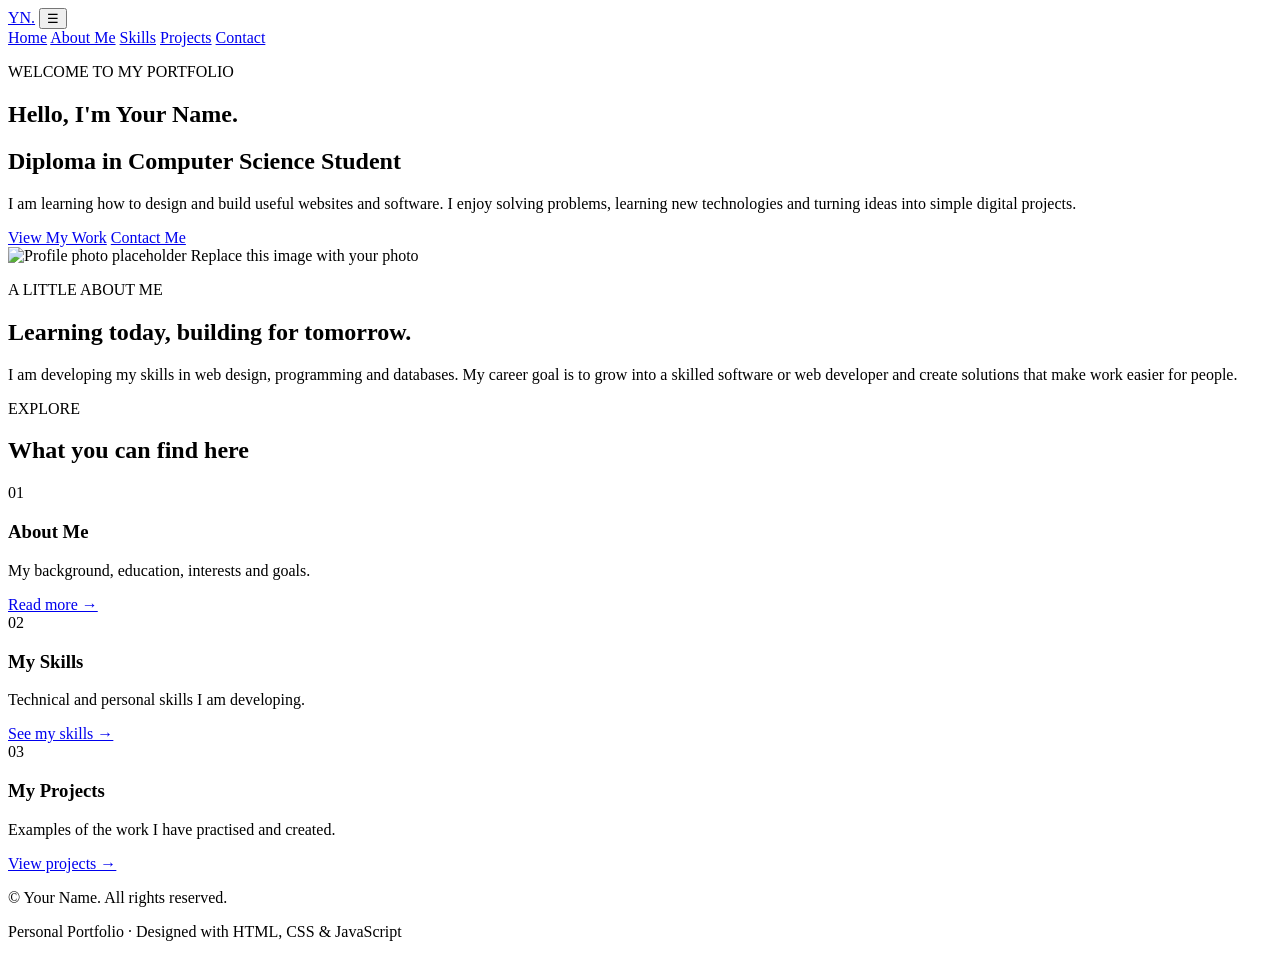
==== index.html @ 86c127ce "Add portfolio home page" ====
<!DOCTYPE html>
<html lang="en">
<head>
  <meta charset="UTF-8">
  <meta name="viewport" content="width=device-width, initial-scale=1.0">
  <meta name="description" content="Personal portfolio of a Diploma in Computer Science student.">
  <title>Home | Your Name – Portfolio</title>
  <link rel="stylesheet" href="style.css">
  <script src="script.js" defer></script>
</head>
<body>
  <header class="site-header">
    <div class="container header-inner">
      <a class="brand" href="index.html" aria-label="Your Name home">YN<span>.</span></a>
      <button class="menu-toggle" type="button" aria-label="Open navigation" aria-expanded="false">☰</button>
      <nav class="navigation" aria-label="Main navigation">
        <a class="active" href="index.html" aria-current="page">Home</a>
        <a href="about.html">About Me</a>
        <a href="skills.html">Skills</a>
        <a href="projects.html">Projects</a>
        <a href="contact.html">Contact</a>
      </nav>
    </div>
  </header>

  <main>
    <section class="hero container">
      <div class="hero-copy">
        <p class="eyebrow">WELCOME TO MY PORTFOLIO</p>
        <h1>Hello, I'm <span class="accent">Your Name</span>.</h1>
        <h2>Diploma in Computer Science Student</h2>
        <p class="hero-text">I am learning how to design and build useful websites and software. I enjoy solving problems, learning new technologies and turning ideas into simple digital projects.</p>
        <div class="hero-actions">
          <a class="button button-primary" href="projects.html">View My Work</a>
          <a class="button button-outline" href="contact.html">Contact Me</a>
        </div>
      </div>
      <div class="profile-wrap">
        <img class="profile-image" src="images/profile.svg" alt="Profile photo placeholder">
        <span class="profile-note">Replace this image with your photo</span>
      </div>
    </section>

    <section class="quick-intro">
      <div class="container intro-grid">
        <div>
          <p class="eyebrow">A LITTLE ABOUT ME</p>
          <h2>Learning today, building for tomorrow.</h2>
        </div>
        <p>I am developing my skills in web design, programming and databases. My career goal is to grow into a skilled software or web developer and create solutions that make work easier for people.</p>
      </div>
    </section>

    <section class="container highlight-section">
      <div class="section-heading">
        <p class="eyebrow">EXPLORE</p>
        <h2>What you can find here</h2>
      </div>
      <div class="feature-grid">
        <article class="feature-card"><span class="feature-icon">01</span><h3>About Me</h3><p>My background, education, interests and goals.</p><a href="about.html">Read more →</a></article>
        <article class="feature-card"><span class="feature-icon">02</span><h3>My Skills</h3><p>Technical and personal skills I am developing.</p><a href="skills.html">See my skills →</a></article>
        <article class="feature-card"><span class="feature-icon">03</span><h3>My Projects</h3><p>Examples of the work I have practised and created.</p><a href="projects.html">View projects →</a></article>
      </div>
    </section>
  </main>

  <footer class="site-footer">
    <div class="container footer-inner"><p>© <span class="year"></span> Your Name. All rights reserved.</p><p>Personal Portfolio · Designed with HTML, CSS &amp; JavaScript</p></div>
  </footer>
</body>
</html>
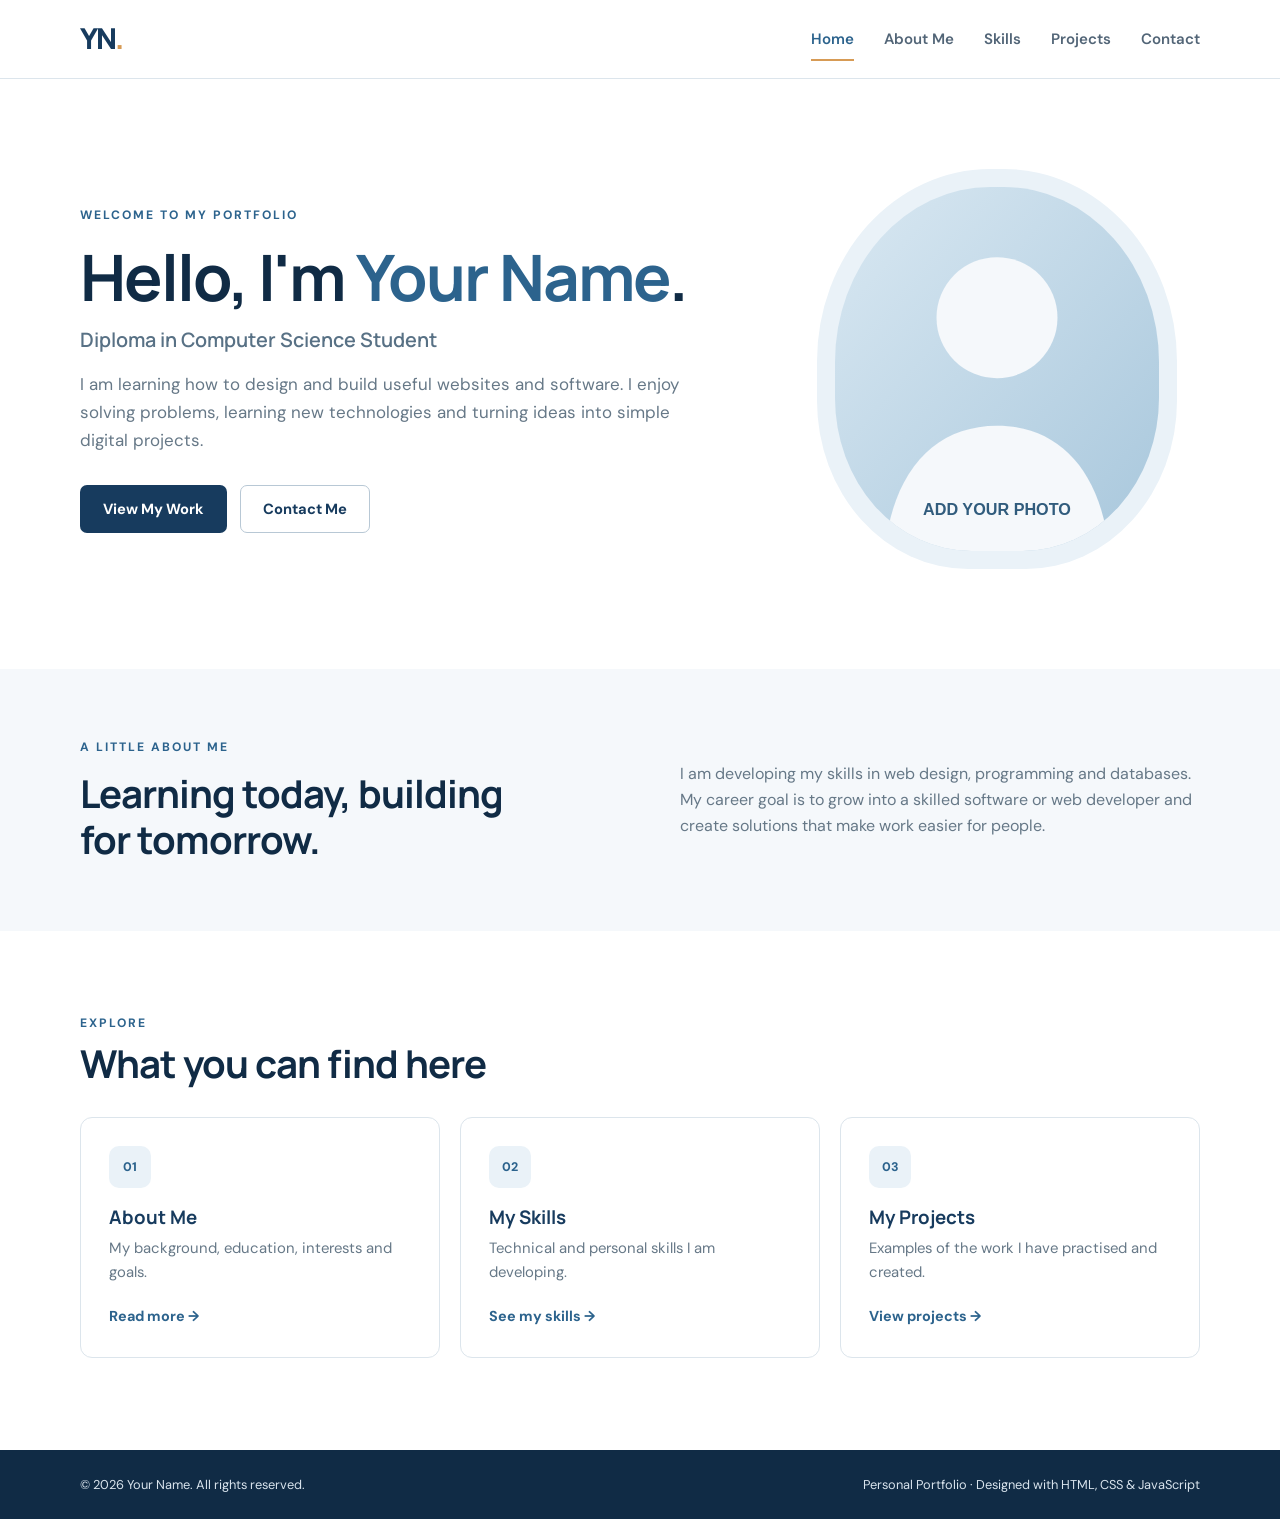
==== commit 1fe83b8e: "Polish portfolio home page image placeholder" ====
--- a/index.html
+++ b/index.html
@@ -37,7 +37,6 @@
       </div>
       <div class="profile-wrap">
         <img class="profile-image" src="images/profile.svg" alt="Profile photo placeholder">
-        <span class="profile-note">Replace this image with your photo</span>
       </div>
     </section>
 
--- a/style.css
+++ b/style.css
@@ -0,0 +1,145 @@
+@import url('https://fonts.googleapis.com/css2?family=DM+Sans:wght@400;500;600;700&family=Manrope:wght@400;500;600;700;800&display=swap');
+
+:root {
+  --navy: #173b5e;
+  --navy-dark: #102b45;
+  --blue: #2c638d;
+  --blue-soft: #eaf2f8;
+  --ink: #172b3b;
+  --muted: #667887;
+  --paper: #ffffff;
+  --surface: #f5f8fb;
+  --line: #dce5ec;
+  --accent: #d79b55;
+  --shadow: 0 16px 40px rgba(23, 59, 94, .09);
+}
+
+* { box-sizing: border-box; }
+html { scroll-behavior: smooth; }
+body { margin: 0; background: var(--paper); color: var(--ink); font-family: 'DM Sans', Arial, sans-serif; line-height: 1.65; }
+a { color: inherit; text-decoration: none; }
+.container { width: min(1120px, calc(100% - 48px)); margin: 0 auto; }
+.site-header { position: sticky; top: 0; z-index: 10; background: rgba(255,255,255,.96); border-bottom: 1px solid var(--line); backdrop-filter: blur(12px); }
+.header-inner { min-height: 78px; display: flex; align-items: center; justify-content: space-between; gap: 28px; }
+.brand { color: var(--navy); font-family: 'Manrope', sans-serif; font-size: 1.8rem; font-weight: 800; letter-spacing: -2px; }
+.brand span, .about-mark span { color: var(--accent); }
+.navigation { display: flex; align-items: center; gap: 30px; }
+.navigation a { color: #526577; font-size: .94rem; font-weight: 600; transition: color .2s; }
+.navigation a:hover, .navigation a.active { color: var(--blue); }
+.navigation a.active { position: relative; }
+.navigation a.active::after { position: absolute; content: ''; left: 0; right: 0; bottom: -10px; height: 2px; background: var(--accent); }
+.menu-toggle { display: none; border: 0; background: transparent; color: var(--navy); font-size: 1.7rem; cursor: pointer; }
+.hero { min-height: 590px; display: grid; grid-template-columns: 1.35fr .85fr; align-items: center; gap: 70px; padding-top: 55px; padding-bottom: 65px; }
+.eyebrow { margin: 0 0 14px; color: var(--blue); font-size: .76rem; font-weight: 700; letter-spacing: 2px; }
+h1, h2, h3 { font-family: 'Manrope', sans-serif; line-height: 1.2; }
+.hero h1 { margin: 0 0 12px; color: var(--navy-dark); font-size: clamp(2.5rem, 5vw, 4rem); letter-spacing: -2px; }
+.accent { color: var(--blue); }
+.hero h2 { margin: 0 0 20px; color: #587185; font-size: 1.24rem; font-weight: 600; }
+.hero-text { max-width: 600px; color: var(--muted); font-size: 1.06rem; }
+.hero-actions { display: flex; flex-wrap: wrap; gap: 13px; margin-top: 30px; }
+.button { display: inline-flex; align-items: center; justify-content: center; min-height: 48px; padding: 0 22px; border: 1px solid transparent; border-radius: 7px; font: inherit; font-size: .92rem; font-weight: 700; cursor: pointer; transition: transform .2s, background .2s; }
+.button:hover { transform: translateY(-2px); }
+.button-primary { background: var(--navy); color: white; }
+.button-primary:hover { background: var(--blue); }
+.button-outline { border-color: #b8c8d5; color: var(--navy); }
+.button-outline:hover { background: var(--blue-soft); }
+.profile-wrap { position: relative; width: min(100%, 360px); justify-self: center; padding: 18px; border-radius: 48% 48% 42% 42%; background: var(--blue-soft); }
+.profile-image { display: block; width: 100%; aspect-ratio: 4 / 4.5; object-fit: cover; border-radius: 48% 48% 42% 42%; }
+.profile-note { position: absolute; right: -22px; bottom: 26px; max-width: 165px; padding: 10px 13px; border-radius: 7px; background: white; box-shadow: var(--shadow); color: var(--muted); font-size: .75rem; text-align: center; }
+.quick-intro { padding: 68px 0; background: var(--surface); }
+.intro-grid { display: grid; grid-template-columns: 1fr 1fr; align-items: center; gap: 80px; }
+.intro-grid h2, .section-heading h2 { max-width: 470px; margin: 0; color: var(--navy-dark); font-size: clamp(1.8rem, 3vw, 2.5rem); letter-spacing: -1px; }
+.intro-grid > p { margin: 0; color: var(--muted); }
+.highlight-section { padding-top: 82px; padding-bottom: 92px; }
+.section-heading { margin-bottom: 30px; }
+.section-heading .eyebrow { margin-bottom: 8px; }
+.feature-grid { display: grid; grid-template-columns: repeat(3, 1fr); gap: 20px; }
+.feature-card { padding: 28px; border: 1px solid var(--line); border-radius: 12px; background: white; transition: transform .2s, box-shadow .2s; }
+.feature-card:hover, .project-card:hover { transform: translateY(-4px); box-shadow: var(--shadow); }
+.feature-icon { display: inline-grid; width: 42px; height: 42px; place-items: center; border-radius: 10px; background: var(--blue-soft); color: var(--blue); font-size: .78rem; font-weight: 800; }
+.feature-card h3 { margin: 18px 0 7px; color: var(--navy); }
+.feature-card p { min-height: 52px; margin: 0 0 15px; color: var(--muted); font-size: .93rem; }
+.feature-card a { color: var(--blue); font-size: .9rem; font-weight: 700; }
+.site-footer { padding: 24px 0; background: var(--navy-dark); color: #d9e4ed; }
+.footer-inner { display: flex; flex-wrap: wrap; align-items: center; justify-content: space-between; gap: 12px; }
+.footer-inner p { margin: 0; font-size: .8rem; }
+.page-main { min-height: calc(100vh - 160px); padding-top: 65px; padding-bottom: 90px; }
+.page-heading { margin-bottom: 46px; }
+.page-heading h1 { margin: 0 0 12px; color: var(--navy-dark); font-size: clamp(2.5rem, 5vw, 3.7rem); letter-spacing: -2px; }
+.page-heading > p:last-child { max-width: 650px; margin: 0; color: var(--muted); }
+.about-layout { display: grid; grid-template-columns: .7fr 1.3fr; gap: 65px; align-items: start; }
+.about-mark { display: grid; width: min(100%, 290px); aspect-ratio: 1; place-items: center; border-radius: 28px; background: linear-gradient(145deg, var(--navy), #39769f); color: white; font-family: 'Manrope', sans-serif; font-size: 5rem; font-weight: 800; letter-spacing: -7px; box-shadow: var(--shadow); }
+.about-copy h2 { margin: 0 0 8px; color: var(--navy); font-size: 1.22rem; }
+.about-copy p { margin: 0 0 27px; color: var(--muted); }
+.skills-layout { display: grid; grid-template-columns: 1fr 1fr; gap: 24px; }
+.skills-panel { padding: 30px; border: 1px solid var(--line); border-radius: 12px; background: white; }
+.skills-panel h2 { margin: 0 0 8px; color: var(--navy); font-size: 1.45rem; }
+.section-note { margin: 0 0 26px; color: var(--muted); font-size: .86rem; }
+.skill-item { margin: 22px 0; }
+.skill-label { display: flex; justify-content: space-between; gap: 12px; margin-bottom: 9px; font-size: .91rem; font-weight: 700; }
+.skill-label span:last-child { color: var(--muted); font-size: .8rem; font-weight: 500; }
+.skill-track { height: 8px; overflow: hidden; border-radius: 10px; background: #e9eff4; }
+.skill-track span { display: block; height: 100%; border-radius: inherit; background: linear-gradient(90deg, var(--blue), #6d9cba); }
+.soft-panel { background: var(--surface); }
+.soft-skill { display: flex; gap: 14px; margin-top: 23px; }
+.soft-skill > span { display: grid; flex: 0 0 28px; width: 28px; height: 28px; place-items: center; border-radius: 50%; background: #dcebe4; color: #39745a; font-weight: 800; }
+.soft-skill h3 { margin: 0 0 3px; color: var(--navy); font-size: .98rem; }
+.soft-skill p { margin: 0; color: var(--muted); font-size: .87rem; }
+.projects-grid { display: grid; grid-template-columns: repeat(3, 1fr); gap: 22px; }
+.project-card { overflow: hidden; border: 1px solid var(--line); border-radius: 12px; background: white; transition: transform .2s, box-shadow .2s; }
+.project-art { position: relative; display: flex; min-height: 175px; align-items: center; justify-content: center; overflow: hidden; color: white; }
+.project-art::before, .project-art::after { position: absolute; content: ''; width: 180px; height: 180px; border: 1px solid rgba(255,255,255,.2); border-radius: 50%; }
+.project-art::before { transform: translate(-75px, 55px); }
+.project-art::after { transform: translate(90px, -65px); }
+.project-art span { position: absolute; top: 17px; left: 19px; font-size: .78rem; opacity: .75; }
+.project-art strong { position: relative; z-index: 1; font-family: 'Manrope', sans-serif; font-size: 2.5rem; letter-spacing: 4px; }
+.art-one { background: linear-gradient(135deg, #214d70, #5489ac); }
+.art-two { background: linear-gradient(135deg, #304c55, #6b958a); }
+.art-three { background: linear-gradient(135deg, #6b4d3b, #bd956a); }
+.project-content { padding: 22px; }
+.project-type { margin: 0 0 8px; color: var(--blue); font-size: .7rem; font-weight: 800; letter-spacing: 1.5px; }
+.project-content h2 { margin: 0 0 10px; color: var(--navy); font-size: 1.2rem; }
+.project-content > p:not(.project-type) { min-height: 82px; margin: 0 0 18px; color: var(--muted); font-size: .9rem; }
+.tag-list { display: flex; flex-wrap: wrap; gap: 7px; }
+.tag-list span { padding: 5px 9px; border-radius: 5px; background: var(--blue-soft); color: var(--blue); font-size: .72rem; font-weight: 700; }
+.project-reminder { margin: 25px 0 0; padding: 15px 18px; border-left: 3px solid var(--accent); background: var(--surface); color: var(--muted); font-size: .88rem; }
+.contact-layout { display: grid; grid-template-columns: .8fr 1.2fr; gap: 65px; align-items: start; }
+.contact-info h2, .contact-form h2 { margin: 0 0 13px; color: var(--navy); font-size: 1.5rem; }
+.contact-info > p { margin: 0 0 30px; color: var(--muted); }
+.contact-detail { display: flex; align-items: center; gap: 14px; margin: 23px 0; }
+.detail-icon { display: grid; width: 43px; height: 43px; flex: 0 0 43px; place-items: center; border-radius: 10px; background: var(--blue-soft); color: var(--blue); font-size: 1.1rem; }
+.contact-detail small { display: block; color: var(--muted); font-size: .68rem; font-weight: 800; letter-spacing: 1.2px; }
+.contact-detail a, .contact-detail p { margin: 2px 0 0; color: var(--navy); font-size: .93rem; font-weight: 600; }
+.contact-form { padding: 30px; border: 1px solid var(--line); border-radius: 12px; box-shadow: var(--shadow); }
+.contact-form label { display: block; margin: 18px 0 7px; color: var(--navy); font-size: .87rem; font-weight: 700; }
+.contact-form input, .contact-form textarea { width: 100%; padding: 12px 13px; border: 1px solid #ccd8e1; border-radius: 6px; outline: none; background: #fbfdff; color: var(--ink); font: inherit; font-size: .9rem; }
+.contact-form input:focus, .contact-form textarea:focus { border-color: var(--blue); box-shadow: 0 0 0 3px rgba(44,99,141,.1); }
+.contact-form textarea { resize: vertical; }
+.contact-form button { margin-top: 20px; }
+.form-note { margin: 12px 0 0; color: var(--muted); font-size: .76rem; }
+
+@media (max-width: 800px) {
+  .container { width: min(100% - 36px, 680px); }
+  .header-inner { min-height: 70px; }
+  .menu-toggle { display: block; }
+  .navigation { position: absolute; top: 70px; left: 0; right: 0; display: none; flex-direction: column; align-items: stretch; gap: 0; padding: 8px 24px 18px; border-bottom: 1px solid var(--line); background: white; }
+  .navigation.open { display: flex; }
+  .navigation a { padding: 11px 0; }
+  .navigation a.active::after { display: none; }
+  .hero { min-height: auto; grid-template-columns: 1fr; gap: 42px; padding-top: 65px; padding-bottom: 70px; }
+  .profile-wrap { width: min(72%, 310px); }
+  .intro-grid, .about-layout, .skills-layout, .contact-layout { grid-template-columns: 1fr; gap: 30px; }
+  .about-mark { width: 190px; font-size: 3.5rem; }
+  .feature-grid, .projects-grid { grid-template-columns: 1fr 1fr; }
+  .page-main { padding-top: 50px; }
+}
+@media (max-width: 540px) {
+  .hero h1 { font-size: 2.55rem; }
+  .feature-grid, .projects-grid { grid-template-columns: 1fr; }
+  .feature-card p, .project-content > p:not(.project-type) { min-height: 0; }
+  .quick-intro { padding: 52px 0; }
+  .highlight-section { padding-top: 58px; padding-bottom: 65px; }
+  .page-heading { margin-bottom: 32px; }
+  .skills-panel, .contact-form { padding: 22px; }
+  .footer-inner { align-items: flex-start; flex-direction: column; }
+}
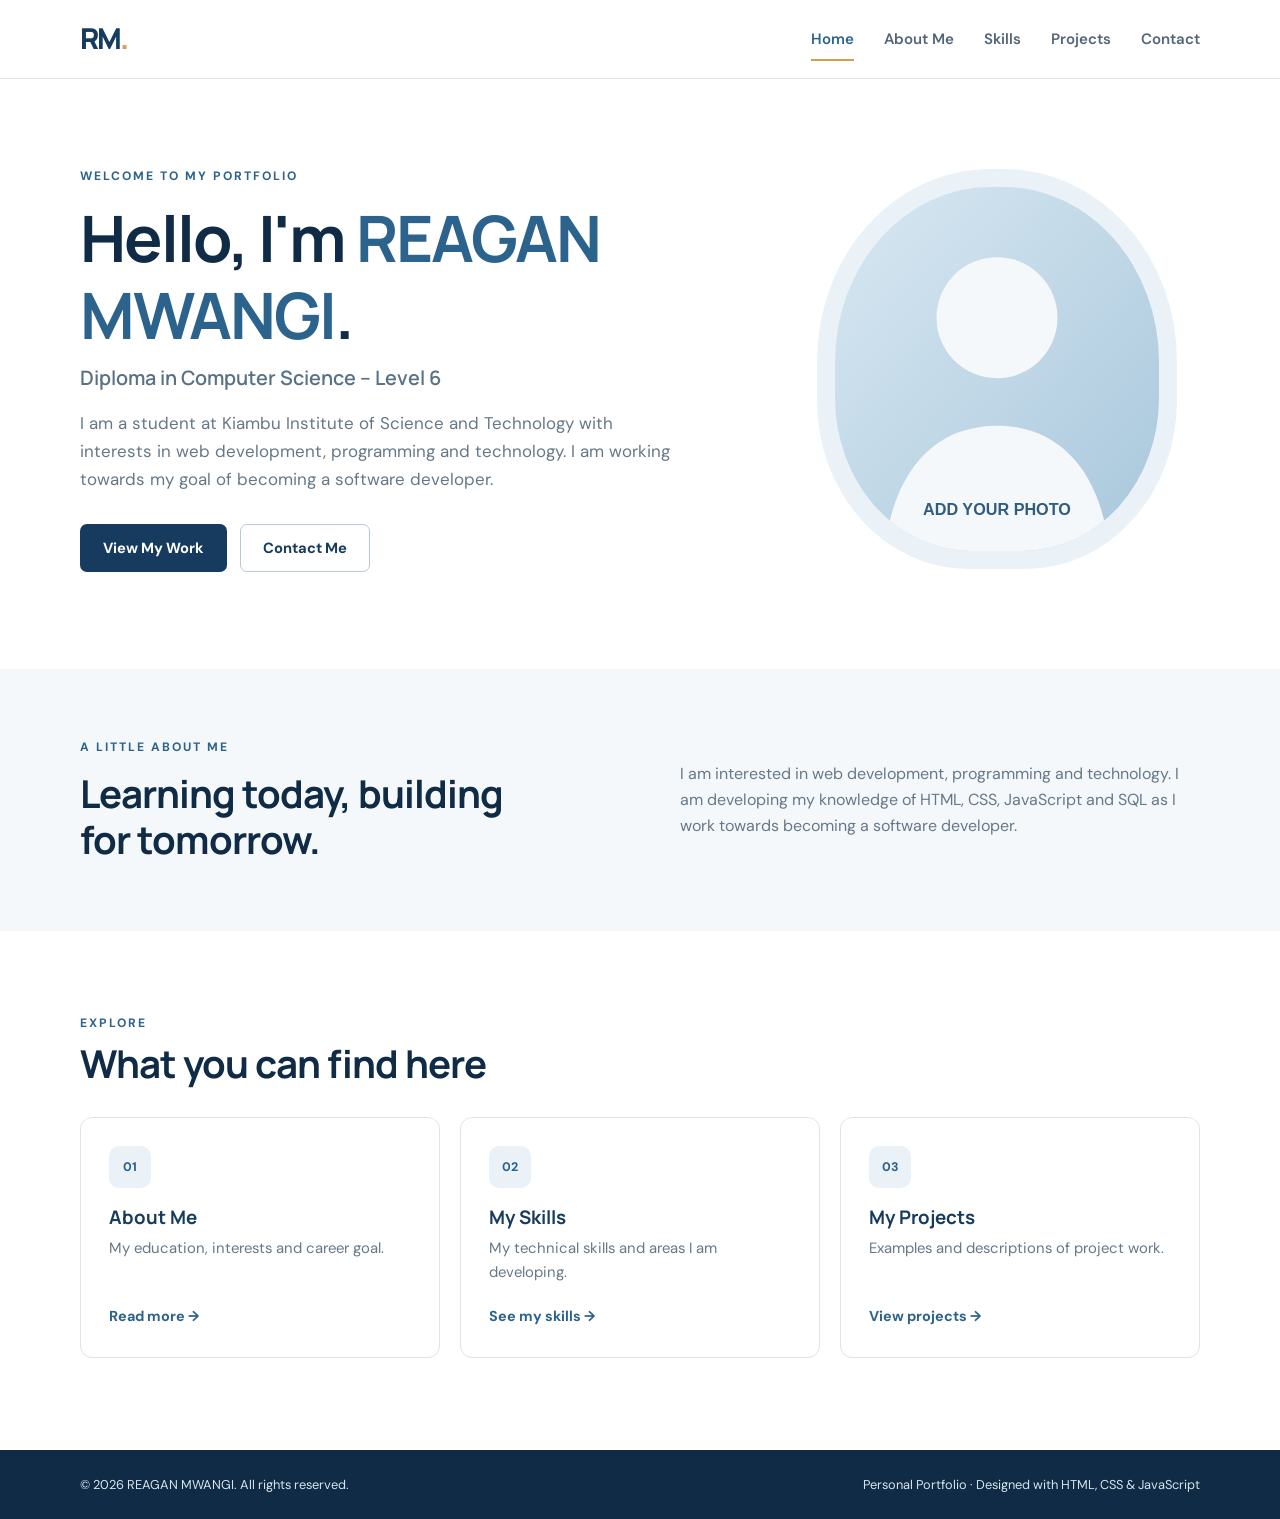
==== commit 07acdb1b: "Personalize portfolio with Reagan Mwangi details" ====
--- a/index.html
+++ b/index.html
@@ -3,15 +3,15 @@
 <head>
   <meta charset="UTF-8">
   <meta name="viewport" content="width=device-width, initial-scale=1.0">
-  <meta name="description" content="Personal portfolio of a Diploma in Computer Science student.">
-  <title>Home | Your Name – Portfolio</title>
+  <meta name="description" content="Personal portfolio of Reagan Mwangi, a Diploma in Computer Science student at Kiambu Institute of Science and Technology.">
+  <title>Home | Reagan Mwangi – Portfolio</title>
   <link rel="stylesheet" href="style.css">
   <script src="script.js" defer></script>
 </head>
 <body>
   <header class="site-header">
     <div class="container header-inner">
-      <a class="brand" href="index.html" aria-label="Your Name home">YN<span>.</span></a>
+      <a class="brand" href="index.html" aria-label="Reagan Mwangi home">RM<span>.</span></a>
       <button class="menu-toggle" type="button" aria-label="Open navigation" aria-expanded="false">☰</button>
       <nav class="navigation" aria-label="Main navigation">
         <a class="active" href="index.html" aria-current="page">Home</a>
@@ -27,16 +27,16 @@
     <section class="hero container">
       <div class="hero-copy">
         <p class="eyebrow">WELCOME TO MY PORTFOLIO</p>
-        <h1>Hello, I'm <span class="accent">Your Name</span>.</h1>
-        <h2>Diploma in Computer Science Student</h2>
-        <p class="hero-text">I am learning how to design and build useful websites and software. I enjoy solving problems, learning new technologies and turning ideas into simple digital projects.</p>
+        <h1>Hello, I'm <span class="accent">REAGAN MWANGI</span>.</h1>
+        <h2>Diploma in Computer Science – Level 6</h2>
+        <p class="hero-text">I am a student at Kiambu Institute of Science and Technology with interests in web development, programming and technology. I am working towards my goal of becoming a software developer.</p>
         <div class="hero-actions">
           <a class="button button-primary" href="projects.html">View My Work</a>
           <a class="button button-outline" href="contact.html">Contact Me</a>
         </div>
       </div>
       <div class="profile-wrap">
-        <img class="profile-image" src="images/profile.svg" alt="Profile photo placeholder">
+        <img class="profile-image" src="images/profile.svg" alt="Profile photo placeholder. Replace with Reagan's photograph.">
       </div>
     </section>
 
@@ -46,7 +46,7 @@
           <p class="eyebrow">A LITTLE ABOUT ME</p>
           <h2>Learning today, building for tomorrow.</h2>
         </div>
-        <p>I am developing my skills in web design, programming and databases. My career goal is to grow into a skilled software or web developer and create solutions that make work easier for people.</p>
+        <p>I am interested in web development, programming and technology. I am developing my knowledge of HTML, CSS, JavaScript and SQL as I work towards becoming a software developer.</p>
       </div>
     </section>
 
@@ -56,15 +56,15 @@
         <h2>What you can find here</h2>
       </div>
       <div class="feature-grid">
-        <article class="feature-card"><span class="feature-icon">01</span><h3>About Me</h3><p>My background, education, interests and goals.</p><a href="about.html">Read more →</a></article>
-        <article class="feature-card"><span class="feature-icon">02</span><h3>My Skills</h3><p>Technical and personal skills I am developing.</p><a href="skills.html">See my skills →</a></article>
-        <article class="feature-card"><span class="feature-icon">03</span><h3>My Projects</h3><p>Examples of the work I have practised and created.</p><a href="projects.html">View projects →</a></article>
+        <article class="feature-card"><span class="feature-icon">01</span><h3>About Me</h3><p>My education, interests and career goal.</p><a href="about.html">Read more →</a></article>
+        <article class="feature-card"><span class="feature-icon">02</span><h3>My Skills</h3><p>My technical skills and areas I am developing.</p><a href="skills.html">See my skills →</a></article>
+        <article class="feature-card"><span class="feature-icon">03</span><h3>My Projects</h3><p>Examples and descriptions of project work.</p><a href="projects.html">View projects →</a></article>
       </div>
     </section>
   </main>
 
   <footer class="site-footer">
-    <div class="container footer-inner"><p>© <span class="year"></span> Your Name. All rights reserved.</p><p>Personal Portfolio · Designed with HTML, CSS &amp; JavaScript</p></div>
+    <div class="container footer-inner"><p>© <span class="year"></span> REAGAN MWANGI. All rights reserved.</p><p>Personal Portfolio · Designed with HTML, CSS &amp; JavaScript</p></div>
   </footer>
 </body>
 </html>
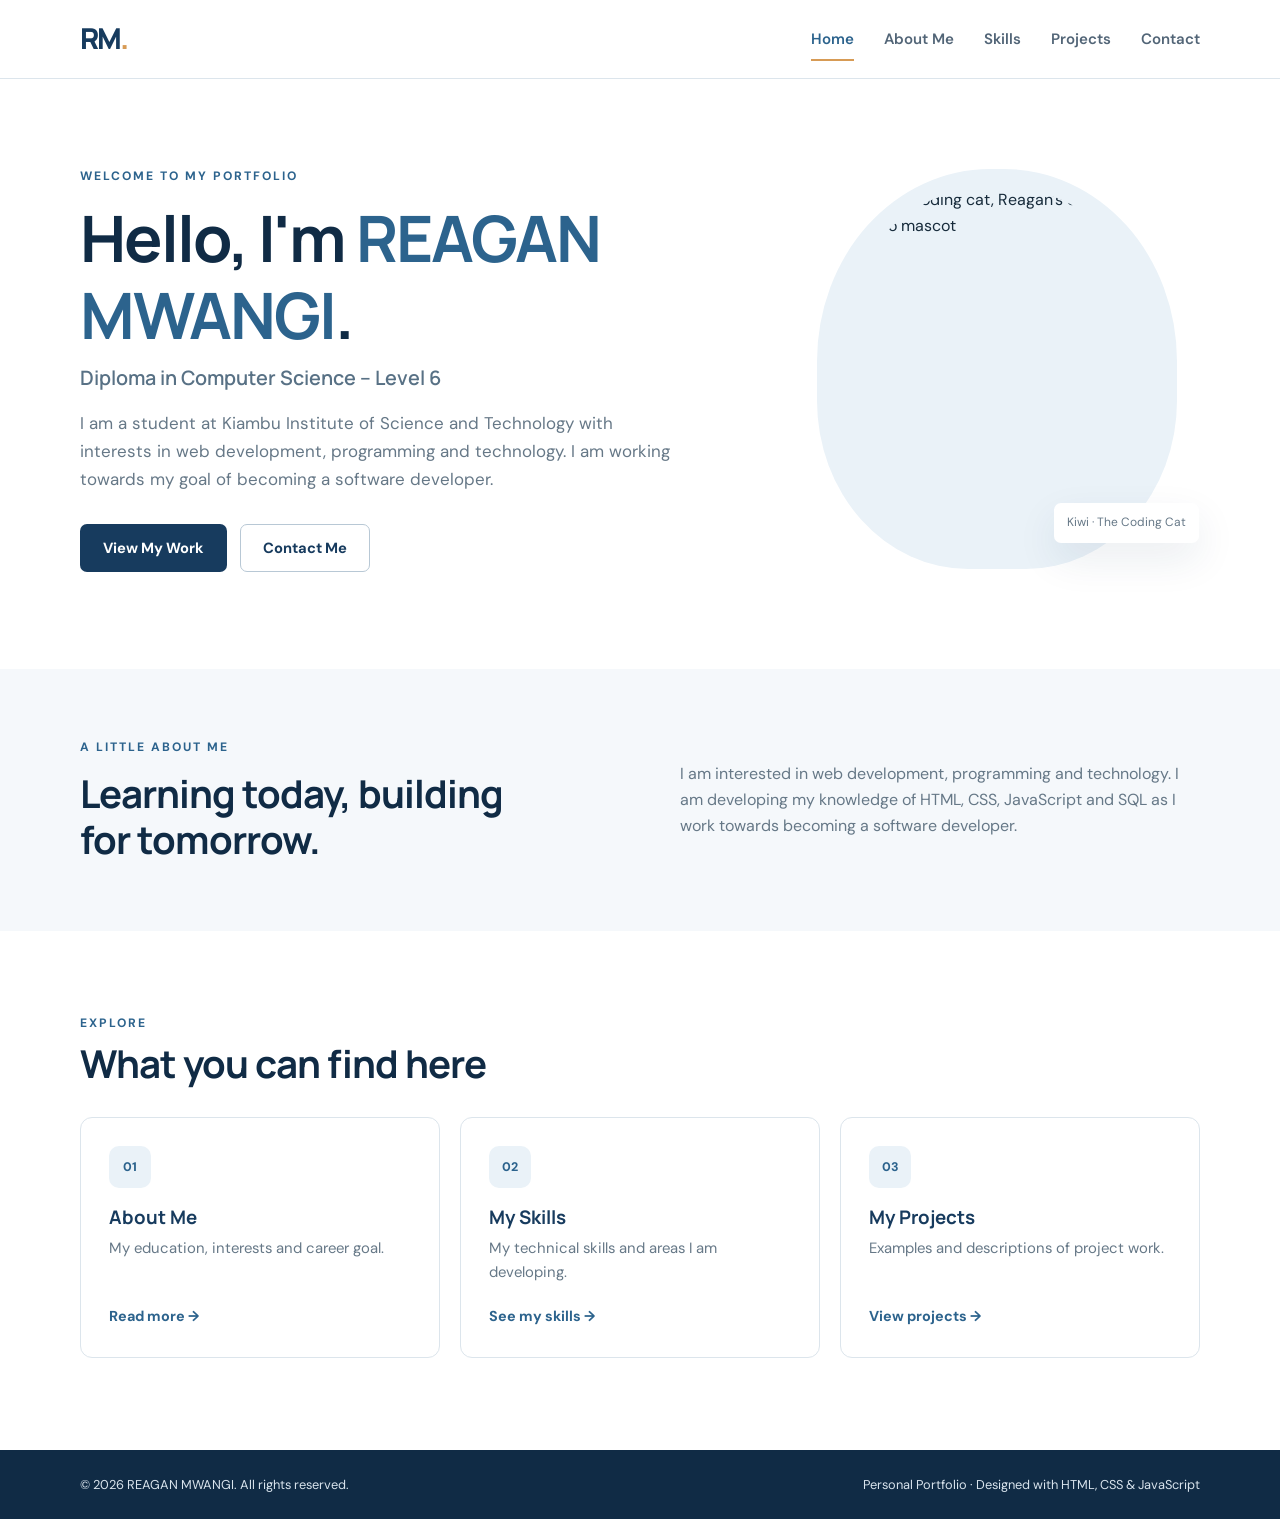
==== commit 9ef7c203: "Add requested coding cat avatar to portfolio" ====
--- a/index.html
+++ b/index.html
@@ -36,7 +36,8 @@
         </div>
       </div>
       <div class="profile-wrap">
-        <img class="profile-image" src="images/profile.svg" alt="Profile photo placeholder. Replace with Reagan's photograph.">
+        <img class="profile-image" src="images/profile.webp" alt="Kiwi the coding cat, Reagan's chosen portfolio mascot">
+        <span class="profile-note">Kiwi · The Coding Cat</span>
       </div>
     </section>
 
